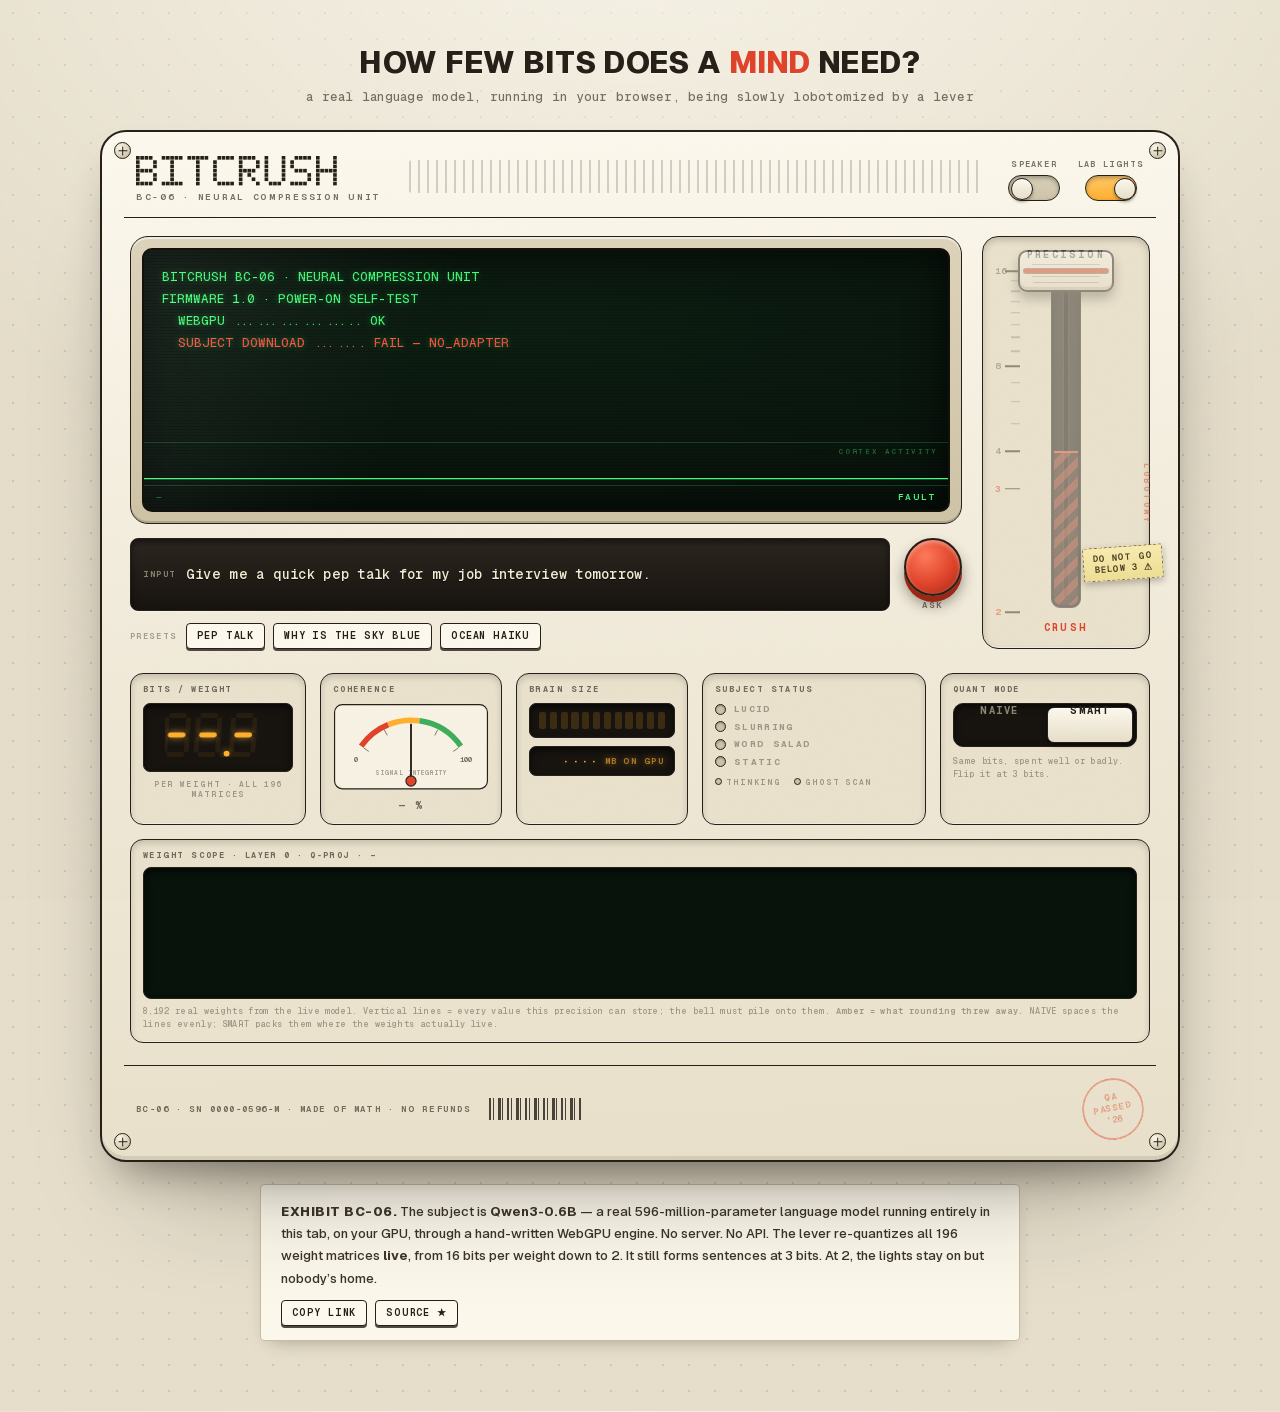
==== index.html @ a977fda4 "BITCRUSH BC-06 — a real LLM in your browser, lobotomized by a lever A 596M-parameter language model " ====
<!doctype html>
<html lang="en">
<head>
<meta charset="utf-8" />
<meta name="viewport" content="width=device-width, initial-scale=1, viewport-fit=cover" />
<title>BITCRUSH BC-06 — lobotomize a live AI with a lever</title>
<meta name="description" content="A real 596-million-parameter language model running entirely in your browser on WebGPU. Slam the lever from 16 bits down to 2 and watch it lose its mind — live, on your words." />
<meta property="og:title" content="BITCRUSH BC-06 — how few bits does a mind need?" />
<meta property="og:description" content="A real LLM runs in your browser. A lever strips bits off every weight, live. It still talks at 3 bits. At 2, it speaks in tongues." />
<meta property="og:type" content="website" />
<meta name="theme-color" content="#e6decb" />
<link rel="icon" href="data:image/svg+xml,%3Csvg xmlns='http://www.w3.org/2000/svg' viewBox='0 0 7 9'%3E%3Crect width='7' height='9' fill='%23f5efe0'/%3E%3Cg fill='%23262019'%3E%3Crect x='1' y='1' width='4' height='1'/%3E%3Crect x='1' y='2' width='1' height='1'/%3E%3Crect x='5' y='2' width='1' height='1'/%3E%3Crect x='1' y='3' width='1' height='1'/%3E%3Crect x='5' y='3' width='1' height='1'/%3E%3Crect x='1' y='4' width='4' height='1'/%3E%3Crect x='1' y='5' width='1' height='1'/%3E%3Crect x='5' y='5' width='1' height='1'/%3E%3Crect x='1' y='6' width='1' height='1'/%3E%3Crect x='5' y='6' width='1' height='1'/%3E%3Crect x='1' y='7' width='3' height='1'/%3E%3C/g%3E%3Crect x='4' y='7' width='1' height='1' fill='%23e0442a'/%3E%3C/svg%3E" />
<link rel="stylesheet" href="./machine.css?v=2" />
</head>
<body>
<a class="skip" href="#lever">skip to the lever</a>

<header class="site-top">
  <h1>HOW FEW BITS DOES A <span class="redword">MIND</span> NEED?</h1>
  <p class="sub">a real language model, running in your browser, being slowly lobotomized by a lever</p>
</header>

<main class="bench">
  <!-- ═══ THE MACHINE ═══ -->
  <section class="device" id="device" aria-label="BITCRUSH BC-06 neural compression unit">
    <button class="screw s-tl" tabindex="-1" aria-hidden="true"></button>
    <button class="screw s-tr" tabindex="-1" aria-hidden="true"></button>
    <button class="screw s-bl" tabindex="-1" aria-hidden="true"></button>
    <button class="screw s-br" tabindex="-1" aria-hidden="true"></button>

    <div class="plate-top">
      <div class="brand">
        <div id="pixelmark" aria-label="BITCRUSH"></div>
        <div class="brand-sub">BC-06 · NEURAL COMPRESSION UNIT</div>
      </div>
      <div class="vents" aria-hidden="true"></div>
      <div class="top-switches">
        <div class="switch-unit">
          <span>SPEAKER</span>
          <button class="rocker" id="swSound" aria-pressed="false" aria-label="Speaker on/off"></button>
        </div>
        <div class="switch-unit">
          <span>LAB LIGHTS</span>
          <button class="rocker" id="swLights" aria-pressed="true" aria-label="Lab lights on/off"></button>
        </div>
      </div>
    </div>

    <div class="mainrow">
      <div class="left">
        <div class="crt-bezel">
          <div class="crt" id="crt">
            <div class="crt-inner" id="crtInner">
              <div class="bootlog" id="bootlog"></div>
              <div class="chat" id="chat" hidden>
                <div class="q" id="qEcho"></div>
                <div class="ans" id="ans"><span id="outStream"></span><span class="cur" id="cursor" hidden></span></div>
                <div class="ghostline" id="ghostLine"></div>
              </div>
            </div>
            <div class="ekg-wrap"><canvas id="ekg"></canvas></div>
            <div class="statusline"><span id="stTok">—</span><span class="st-state" id="stState">BOOTING</span></div>
          </div>
        </div>

        <div class="askrow">
          <div class="tape-input">
            <span class="tp-label">INPUT</span>
            <input id="prompt" maxlength="160" spellcheck="false" autocomplete="off"
                   value="Give me a quick pep talk for my job interview tomorrow."
                   placeholder="ASK THE SUBJECT ANYTHING" aria-label="Ask the subject anything" />
          </div>
          <div class="arcade-unit">
            <button class="arcade" id="askBtn" aria-label="Ask"></button>
            <span>ASK</span>
          </div>
        </div>

        <div class="presets">
          <span class="presets-lab">PRESETS</span>
          <button class="chip" data-q="Give me a quick pep talk for my job interview tomorrow.">PEP TALK</button>
          <button class="chip" data-q="Why is the sky blue?">WHY IS THE SKY BLUE</button>
          <button class="chip" data-q="Write a haiku about the ocean.">OCEAN HAIKU</button>
        </div>
      </div>

      <div class="lever-unit">
        <span class="lu-lab">PRECISION</span>
        <div class="lever" id="lever" role="slider" tabindex="0"
             aria-label="Precision lever — bits per weight" aria-valuemin="2" aria-valuemax="16" aria-valuenow="16" aria-valuetext="16 bits per weight">
          <div class="scale" id="leverScale" aria-hidden="true"></div>
          <div class="slot"><div class="redzone"></div></div>
          <span class="rz-lab" aria-hidden="true">LOBOTOMY</span>
          <div class="cap" id="cap"></div>
        </div>
        <span class="lu-lab crush">CRUSH</span>
        <button class="tape" id="tape">DO NOT GO<br/>BELOW 3 ⚠</button>
      </div>
    </div>

    <div class="deck">
      <div class="module m-bits">
        <label>BITS / WEIGHT</label>
        <div class="lcd"><div id="seg"></div></div>
        <div class="sub-lab">PER WEIGHT · ALL 196 MATRICES</div>
      </div>

      <div class="module m-vu">
        <label>COHERENCE</label>
        <svg class="vusvg" viewBox="0 0 200 112" aria-hidden="true">
          <rect class="vu-face" x="2" y="2" width="196" height="108" rx="10"></rect>
          <path class="vu-arc red"   d="M36.1 55.3 A78 78 0 0 1 70.8 27.7"></path>
          <path class="vu-arc amb"   d="M70.8 27.7 A78 78 0 0 1 110.9 22.8"></path>
          <path class="vu-arc green" d="M110.9 22.8 A78 78 0 0 1 163.9 55.3"></path>
          <line class="vu-tick" x1="45.9" y1="62.1" x2="39.4" y2="57.6"></line>
          <line class="vu-tick" x1="69.5" y1="41.5" x2="65.8" y2="34.4"></line>
          <line class="vu-tick" x1="100" y1="34" x2="100" y2="26"></line>
          <line class="vu-tick" x1="130.5" y1="41.5" x2="134.2" y2="34.4"></line>
          <line class="vu-tick" x1="154.1" y1="62.1" x2="160.6" y2="57.6"></line>
          <text class="vu-num" x="30" y="76" text-anchor="middle">0</text>
          <text class="vu-num" x="170" y="76" text-anchor="middle">100</text>
          <text class="vu-title" x="100" y="92" text-anchor="middle">SIGNAL INTEGRITY</text>
          <g id="needle" style="transform-origin: 100px 100px;">
            <line x1="100" y1="100" x2="100" y2="27"></line>
            <circle class="counter" cx="100" cy="100" r="6.5"></circle>
          </g>
        </svg>
        <div class="vu-readout"><span id="cohNum">—</span> %</div>
      </div>

      <div class="module m-size">
        <label>BRAIN SIZE</label>
        <div class="ledbar" id="ledbar" aria-hidden="true"></div>
        <div class="lcd small"><span id="mbNum">····</span><small>MB ON GPU</small></div>
      </div>

      <div class="module m-status">
        <label>SUBJECT STATUS</label>
        <ul class="leds" id="statusLeds">
          <li data-s="lucid" style="--led:#45d465"><i></i>LUCID</li>
          <li data-s="slurring" style="--led:#ffb02e"><i></i>SLURRING</li>
          <li data-s="salad" style="--led:#ff7a2e"><i></i>WORD SALAD</li>
          <li data-s="static" style="--led:#ff4030"><i></i>STATIC</li>
        </ul>
        <div class="minileds">
          <span id="ledThink"><i></i>THINKING</span>
          <span id="ledGhost"><i></i>GHOST SCAN</span>
        </div>
      </div>

      <div class="module m-mode">
        <label>QUANT MODE</label>
        <button class="bigswitch" id="modeSwitch" data-mode="smart" aria-label="Quantization mode: smart" aria-pressed="true">
          <span class="s-naive">NAIVE</span><span class="s-smart">SMART</span>
          <div class="paddle" aria-hidden="true"></div>
        </button>
        <div class="micro">Same bits, spent well or badly. Flip it at 3 bits.</div>
      </div>

      <div class="module m-scope">
        <label>WEIGHT SCOPE · LAYER 0 · Q-PROJ · <span id="scopeInfo">—</span></label>
        <canvas id="scope"></canvas>
        <div class="micro" id="scopeMicro">8,192 real weights from the live model. Vertical lines = every value this precision can store; the bell must pile onto them. <b>Amber = what rounding threw away.</b> NAIVE spaces the lines evenly; SMART packs them where the weights actually live.</div>
      </div>
    </div>

    <div class="plate-bot">
      <span class="serial">BC-06 · SN 0000-0596-M · MADE OF MATH · NO REFUNDS</span>
      <div class="barcode" aria-hidden="true"></div>
      <span class="plate-spacer"></span>
      <button class="stamp" id="stamp" tabindex="-1">QA<br/>PASSED<br/>’26</button>
    </div>
  </section>

  <!-- museum placard -->
  <aside class="placard">
    <p><strong>EXHIBIT BC-06.</strong> The subject is <em>Qwen3-0.6B</em> — a real 596-million-parameter language model running entirely in this tab, on your GPU, through a hand-written WebGPU engine. No server. No API. The lever re-quantizes all 196 weight matrices <em>live</em>, from 16 bits per weight down to 2. It still forms sentences at 3 bits. At 2, the lights stay on but nobody’s home.</p>
    <div class="pl-actions">
      <button class="chip" id="copyLink">COPY LINK</button>
      <a class="chip" href="https://github.com/blazingphoenix7/bitcrush" id="srcLink" target="_blank" rel="noreferrer">SOURCE ★</a>
      <span class="pl-perf" id="perfNote"></span>
    </div>
  </aside>
</main>

<div class="sr-live" aria-live="polite" id="srLive"></div>
<noscript><p style="text-align:center;font-family:monospace">BC-06 requires JavaScript (and WebGPU).</p></noscript>
<script type="module" src="./machine.mjs?v=8"></script>
</body>
</html>
---- machine.css ----
/* ═══════════════════════════════════════════════════════════════════════════
   BITCRUSH BC-06 — the page is a machine.
   Warm bench, cream instrument, silkscreen ink, phosphor CRT, amber LEDs.
   Nothing in the background moves. Everything on the device begs to be touched.
   ═══════════════════════════════════════════════════════════════════════════ */

@font-face { font-family: "Geist"; src: url("./fonts/Geist-Variable.woff2") format("woff2"); font-weight: 100 900; font-display: swap; }
@font-face { font-family: "Geist Mono"; src: url("./fonts/GeistMono-Variable.woff2") format("woff2"); font-weight: 100 900; font-display: swap; }

:root {
  /* bench + body */
  --desk: #e6decb;
  --desk-dot: rgba(41, 35, 25, .13);
  --paper-ink: #262019;

  /* the instrument */
  --shell: #f5efe0;         /* cream plastic */
  --shell-hi: #fdf9ee;
  --shell-lo: #e7dfc9;
  --recess: #eae2cd;        /* milled control wells */
  --ink: #262019;           /* silkscreen */
  --ink-soft: rgba(38, 32, 25, .62);
  --ink-faint: rgba(38, 32, 25, .38);

  /* lights + signals */
  --red: #e0442a;           /* cherry — danger, stamps, arcade button */
  --red-deep: #9c2716;
  --amber: #ffb02e;         /* LED / LCD */
  --amber-dim: rgba(255, 176, 46, .16);
  --phos: #45ff78;          /* CRT phosphor */
  --phos-dim: #1d5c33;
  --screen: #08130c;        /* CRT glass */
  --lcd-bg: #171410;

  --line: 1.5px solid var(--ink);
  --mono: "Geist Mono", ui-monospace, "Cascadia Mono", Consolas, monospace;
  --sans: "Geist", system-ui, -apple-system, sans-serif;

  --grain: url("data:image/svg+xml,%3Csvg xmlns='http://www.w3.org/2000/svg' width='240' height='240'%3E%3Cfilter id='n'%3E%3CfeTurbulence type='fractalNoise' baseFrequency='0.8' numOctaves='2' stitchTiles='stitch'/%3E%3C/filter%3E%3Crect width='100%25' height='100%25' filter='url(%23n)'/%3E%3C/svg%3E");
}

* { box-sizing: border-box; margin: 0; padding: 0; }
html { -webkit-text-size-adjust: 100%; }

body {
  min-height: 100vh;
  background:
    radial-gradient(ellipse 120% 80% at 50% -10%, rgba(255, 253, 244, .75), transparent 60%),
    radial-gradient(var(--desk-dot) 1px, transparent 1.4px),
    var(--desk);
  background-size: auto, 26px 26px, auto;
  color: var(--paper-ink);
  font-family: var(--sans);
  -webkit-font-smoothing: antialiased;
  overflow-x: hidden;
  transition: background-color .5s ease;
}
body::after { /* static paper grain — never animates */
  content: ""; position: fixed; inset: 0; z-index: 60; pointer-events: none;
  background-image: var(--grain); background-size: 240px;
  opacity: .045; mix-blend-mode: multiply;
}

/* lab lights off — the desk goes dark, the machine keeps its own light */
body.dark {
  --desk: #171310;
  --desk-dot: rgba(255, 244, 214, .07);
  --paper-ink: #d8d0bc;
  background:
    radial-gradient(ellipse 90% 60% at 50% 8%, rgba(69, 255, 120, .05), transparent 60%),
    radial-gradient(var(--desk-dot) 1px, transparent 1.4px),
    var(--desk);
  background-size: auto, 26px 26px, auto;
}
body.dark::after { mix-blend-mode: screen; opacity: .05; }
body.dark .device { box-shadow: 0 34px 60px -22px rgba(0, 0, 0, .85), 0 90px 140px -60px rgba(0, 0, 0, .7), inset 0 2px 0 var(--shell-hi); }
body.dark .crt { box-shadow: inset 0 0 42px rgba(0, 0, 0, .75), 0 0 54px rgba(69, 255, 120, .16); }
body.dark .placard { background: #211c15; border-color: #453b2c; color: #cfc6b0; box-shadow: 0 10px 24px -14px rgba(0,0,0,.9); }
body.dark .placard strong, body.dark .placard em { color: #ede4cd; }

.sr-live { position: absolute; width: 1px; height: 1px; overflow: hidden; clip-path: inset(50%); }
.skip { position: absolute; left: -9999px; top: 8px; z-index: 99; background: var(--ink); color: var(--shell); font: 700 12px var(--mono); padding: 8px 12px; border-radius: 6px; }
.skip:focus { left: 8px; }

::selection { background: var(--red); color: #fff; }

/* ── headline: a stenciled line on the wall, not a marketing hero ─────────── */
.site-top { text-align: center; padding: clamp(26px, 5vh, 52px) 16px 6px; }
.site-top h1 {
  font: 800 clamp(19px, 3.1vw, 31px)/1.15 var(--sans);
  letter-spacing: .01em; text-transform: uppercase;
  text-shadow: 0 1px 0 rgba(255, 255, 255, .5);
}
body.dark .site-top h1 { text-shadow: none; }
.site-top h1 .redword { color: var(--red); }
.site-top .sub {
  margin-top: 7px; font: 500 12.5px/1.5 var(--mono);
  color: var(--ink-soft); letter-spacing: .02em;
}
body.dark .site-top .sub { color: rgba(216, 208, 188, .72); }

/* ── bench layout ─────────────────────────────────────────────────────────── */
.bench { display: flex; flex-direction: column; align-items: center; gap: 22px; padding: 18px 14px 70px; }

/* ═══ THE DEVICE ═══════════════════════════════════════════════════════════ */
.device {
  position: relative;
  width: min(1080px, 100%);
  background: linear-gradient(178deg, var(--shell-hi) 0%, var(--shell) 34%, var(--shell-lo) 100%);
  border: 2px solid var(--ink);
  border-radius: 26px;
  padding: 20px 22px 18px;
  box-shadow:
    inset 0 2px 0 var(--shell-hi),
    inset 0 -4px 0 rgba(38, 32, 25, .10),
    0 26px 44px -20px rgba(38, 32, 25, .5),
    0 70px 110px -60px rgba(38, 32, 25, .38);
  transition: box-shadow .5s ease;
}
.device.rattle { animation: rattle .5s linear 1; }
@keyframes rattle {
  0%, 100% { transform: translate(0, 0); }
  12% { transform: translate(-3px, 1px) rotate(-.24deg); } 25% { transform: translate(3px, -1px) rotate(.2deg); }
  37% { transform: translate(-3px, -1px); } 50% { transform: translate(3px, 1px) rotate(-.2deg); }
  62% { transform: translate(-2px, 1px); } 75% { transform: translate(2px, -1px); } 87% { transform: translate(-1px, 0); }
}

/* corner screws (click to spin — they do nothing, gloriously) */
.screw {
  position: absolute; width: 17px; height: 17px; border-radius: 50%;
  background: radial-gradient(circle at 34% 30%, #fbf6e8, #d8cfb6 62%, #b7ac8e);
  border: 1.5px solid var(--ink);
  cursor: pointer; padding: 0; transition: transform .45s cubic-bezier(.2, 1.4, .4, 1);
  z-index: 4;
}
.screw::before, .screw::after {
  content: ""; position: absolute; left: 50%; top: 50%; background: var(--ink); border-radius: 1px;
}
.screw::before { width: 9px; height: 1.6px; transform: translate(-50%, -50%); }
.screw::after { width: 1.6px; height: 9px; transform: translate(-50%, -50%); }
.s-tl { top: 10px; left: 12px; } .s-tr { top: 10px; right: 12px; }
.s-bl { bottom: 10px; left: 12px; } .s-br { bottom: 10px; right: 12px; }

/* ── top plate: brand + vents + switches ─────────────────────────────────── */
.plate-top {
  display: flex; align-items: center; gap: 20px;
  padding: 4px 12px 14px; border-bottom: var(--line);
}
.brand { display: flex; flex-direction: column; gap: 5px; min-width: 0; }
.pixelmark-svg { height: 30px; width: auto; display: block; }
.pxl { fill: var(--ink); }
.pxl.dead { fill: transparent; }
.pxl.hot { fill: var(--red); }
.brand-sub { font: 700 9.5px var(--mono); letter-spacing: .18em; color: var(--ink-soft); white-space: nowrap; }

.vents { flex: 1; align-self: stretch; margin: 4px 8px 10px; min-width: 40px;
  background: repeating-linear-gradient(90deg, var(--ink-faint) 0 2px, transparent 2px 9px);
  border-radius: 3px; opacity: .5;
}

.top-switches { display: flex; gap: 18px; align-items: center; }
.switch-unit { display: flex; flex-direction: column; align-items: center; gap: 5px; }
.switch-unit > span { font: 700 8.5px var(--mono); letter-spacing: .14em; color: var(--ink-soft); }

/* rocker toggle */
.rocker {
  width: 52px; height: 26px; border-radius: 14px; border: var(--line);
  background: linear-gradient(180deg, #d9d0b8, #cfc5a9);
  box-shadow: inset 0 2px 4px rgba(38, 32, 25, .35);
  position: relative; cursor: pointer; padding: 0;
  transition: background .15s ease;
}
.rocker::after {
  content: ""; position: absolute; top: 2px; left: 2px; width: 20px; height: 20px; border-radius: 50%;
  background: linear-gradient(180deg, var(--shell-hi), var(--shell-lo));
  border: 1.5px solid var(--ink);
  box-shadow: 0 2px 3px rgba(38, 32, 25, .4), inset 0 1px 0 #fff;
  transition: left .13s cubic-bezier(.3, 1.4, .5, 1);
}
.rocker[aria-pressed="true"] { background: linear-gradient(180deg, #ffca6a, var(--amber)); }
.rocker[aria-pressed="true"]::after { left: 28px; }
.rocker:active::after { transform: scale(.92); }

/* ── main row: CRT + lever ────────────────────────────────────────────────── */
.mainrow { display: grid; grid-template-columns: 1fr 168px; gap: 20px; padding: 18px 6px 6px; align-items: stretch; }

/* CRT bezel + glass */
.crt-bezel {
  background: linear-gradient(180deg, #ded4bc, #cfc4a6);
  border: var(--line); border-radius: 18px; padding: 11px;
  box-shadow: inset 0 2px 0 rgba(255, 255, 255, .55), inset 0 -2px 0 rgba(38, 32, 25, .18);
}
.crt {
  position: relative; border-radius: 10px; border: 2px solid #14100a;
  background: radial-gradient(ellipse 110% 90% at 50% 30%, #0d1e12, var(--screen) 78%);
  min-height: 264px;
  box-shadow: inset 0 0 38px rgba(0, 0, 0, .7);
  overflow: hidden;
  display: flex; flex-direction: column;
  transition: box-shadow .5s ease;
}
.crt::before { /* glass glare — static */
  content: ""; position: absolute; inset: 0; z-index: 3; pointer-events: none;
  background: linear-gradient(112deg, rgba(255, 255, 255, .075) 0%, rgba(255, 255, 255, .02) 24%, transparent 36%);
}
.crt::after { /* scanlines — static */
  content: ""; position: absolute; inset: 0; z-index: 3; pointer-events: none;
  background: repeating-linear-gradient(0deg, transparent 0 2px, rgba(0, 0, 0, .16) 2px 3px);
}
.crt.flicker .crt-inner { animation: flick .14s steps(2) infinite; }
@keyframes flick { 50% { opacity: .93; } }
.crt.tear .crt-inner { animation: tear .5s steps(6) 1; }
@keyframes tear {
  0% { clip-path: inset(0); transform: translateX(0); }
  18% { clip-path: inset(12% 0 64% 0); transform: translateX(-7px); }
  36% { clip-path: inset(58% 0 8% 0); transform: translateX(9px); }
  54% { clip-path: inset(30% 0 42% 0); transform: translateX(-5px); }
  72% { clip-path: inset(0 0 78% 0); transform: translateX(4px); }
  100% { clip-path: inset(0); transform: translateX(0); }
}

.crt-inner {
  position: relative; z-index: 1; flex: 1;
  padding: 16px 18px 8px;
  font: 500 14.5px/1.65 var(--mono);
  color: var(--phos);
  text-shadow: 0 0 7px rgba(69, 255, 120, .38);
  overflow-y: auto; max-height: 320px;
  scrollbar-width: thin; scrollbar-color: var(--phos-dim) transparent;
}
.bootlog { white-space: pre-wrap; word-break: break-word; font-size: 12.5px; line-height: 1.75; }
.bootlog .ok { color: var(--phos); } .bootlog .fail { color: #ff5340; }
.chat .q { color: var(--phos-dim); text-shadow: none; font-size: 12.5px; margin-bottom: 8px; }
.chat .ans { white-space: pre-wrap; word-break: break-word; }
.chat .tok { transition: color .25s ease; }

.cur { display: inline-block; width: .55ch; height: 1.02em; margin-left: 2px;
  background: var(--phos); vertical-align: text-bottom; transform: translateY(2px);
  animation: blink 1s steps(2) infinite; box-shadow: 0 0 8px rgba(69,255,120,.6); }
.cur[hidden] { display: none; }
@keyframes blink { 50% { opacity: 0; } }

/* ghost divergences — fp16's word haunts the crushed one */
.tok.div { border-bottom: 1px dashed var(--amber); cursor: help; position: relative; }
.tok.div:hover::after, .tok.div:focus::after {
  content: "16-BIT MEANT: " attr(data-meant);
  position: absolute; left: 0; bottom: calc(100% + 7px); z-index: 6;
  background: #0d1a10; border: 1px solid var(--phos); color: #b7ffcb;
  font: 700 9.5px var(--mono); letter-spacing: .06em; white-space: nowrap;
  padding: 4px 8px; border-radius: 3px;
  box-shadow: 0 0 14px rgba(69, 255, 120, .3);
}
.ghostline { margin-top: 10px; font-size: 10.5px; letter-spacing: .05em; color: var(--phos-dim); text-shadow: none; }
.ghostline b { color: var(--amber); font-weight: 700; }

.ekg-wrap { position: relative; z-index: 1; border-top: 1px solid rgba(69, 255, 120, .18); }
#ekg { display: block; width: 100%; height: 42px; }

.statusline {
  position: relative; z-index: 1;
  display: flex; justify-content: space-between; gap: 10px;
  padding: 5px 12px 7px; border-top: 1px solid rgba(69, 255, 120, .18);
  font: 700 9.5px var(--mono); letter-spacing: .12em; color: var(--phos-dim);
}
.statusline .st-state { color: var(--phos); }

/* ── ask row: label-tape input + arcade button ────────────────────────────── */
.askrow { display: flex; gap: 14px; margin-top: 14px; align-items: stretch; }
.tape-input {
  flex: 1; display: flex; align-items: center;
  background: linear-gradient(180deg, #2c2620, #17130e);
  border: var(--line); border-radius: 8px; padding: 0 4px 0 12px;
  box-shadow: inset 0 3px 6px rgba(0, 0, 0, .5), 0 1px 0 rgba(255, 255, 255, .4);
}
.tape-input .tp-label { font: 700 8.5px var(--mono); color: #8d8471; letter-spacing: .14em; margin-right: 10px; user-select: none; }
.tape-input input {
  flex: 1; background: none; border: 0; outline: 0;
  font: 600 13.5px var(--mono); letter-spacing: .02em;
  color: #f2ead2; text-shadow: 0 1px 0 rgba(0, 0, 0, .8);
  padding: 12px 8px 12px 0; min-width: 0;
}
.tape-input input::placeholder { color: #6b634f; }

.arcade-unit { display: flex; flex-direction: column; align-items: center; gap: 4px; }
.arcade {
  width: 58px; height: 58px; border-radius: 50%; border: 2px solid var(--ink); cursor: pointer;
  background: radial-gradient(circle at 36% 30%, #ff7a5a, var(--red) 55%, var(--red-deep));
  box-shadow: 0 6px 0 var(--red-deep), 0 9px 14px rgba(38, 32, 25, .45), inset 0 2px 4px rgba(255, 255, 255, .45);
  transition: transform .06s ease, box-shadow .06s ease;
}
.arcade:active, .arcade.pressed {
  transform: translateY(5px);
  box-shadow: 0 1px 0 var(--red-deep), 0 3px 6px rgba(38, 32, 25, .4), inset 0 2px 4px rgba(255, 255, 255, .35);
}
.arcade-unit > span { font: 700 9px var(--mono); letter-spacing: .18em; color: var(--ink-soft); }

.presets { display: flex; align-items: center; gap: 8px; margin-top: 12px; flex-wrap: wrap; }
.presets-lab { font: 700 8.5px var(--mono); letter-spacing: .16em; color: var(--ink-faint); }
.chip {
  font: 700 10px var(--mono); letter-spacing: .08em; color: var(--ink);
  background: var(--shell-hi); border: var(--line); border-radius: 4px;
  padding: 6px 10px; cursor: pointer;
  box-shadow: 0 2px 0 rgba(38, 32, 25, .8);
  transition: transform .06s ease, box-shadow .06s ease, background .12s ease, color .12s ease;
  text-decoration: none; display: inline-block;
}
.chip:hover { background: var(--ink); color: var(--shell-hi); }
.chip:active { transform: translateY(2px); box-shadow: 0 0 0 rgba(38, 32, 25, .8); }

/* ── THE LEVER ────────────────────────────────────────────────────────────── */
.lever-unit {
  position: relative; display: flex; flex-direction: column; align-items: center;
  background: var(--recess); border: var(--line); border-radius: 16px;
  padding: 12px 10px 14px;
  box-shadow: inset 0 3px 7px rgba(38, 32, 25, .22), inset 0 -1px 0 rgba(255, 255, 255, .6);
}
.lu-lab { font: 800 10px var(--mono); letter-spacing: .22em; color: var(--ink-soft); }
.lu-lab.crush { color: var(--red); }

.lever { position: relative; flex: 1; width: 100%; min-height: 300px; margin: 10px 0; cursor: grab; touch-action: none; outline-offset: 4px; }
.lever.grabbing { cursor: grabbing; }
.lever.locked { opacity: .45; pointer-events: none; }

.lever .scale { position: absolute; inset: 0 auto 0 6px; width: 30px; }
.lever .tick { position: absolute; top: var(--p); left: 12px; width: 9px; height: 1.5px; background: var(--ink-faint); transform: translateY(-50%); }
.lever .tick.major { left: 6px; width: 15px; background: var(--ink); }
.lever .tick-num {
  position: absolute; top: var(--p); left: -4px; transform: translateY(-50%);
  font: 700 9.5px var(--mono); color: var(--ink-soft);
}
.lever .tick-num.hot { color: var(--red); font-weight: 800; }

.lever .slot {
  position: absolute; top: 4px; bottom: 4px; left: 50%; width: 30px; transform: translateX(-50%);
  background: linear-gradient(180deg, #221d15, #171310);
  border: var(--line); border-radius: 9px;
  box-shadow: inset 0 4px 9px rgba(0, 0, 0, .7);
}
.lever .slot::before { /* center rail */
  content: ""; position: absolute; left: 50%; top: 8px; bottom: 8px; width: 4px; transform: translateX(-50%);
  background: #060504; border-radius: 3px; box-shadow: 0 0 0 1px rgba(255,255,255,.05);
}
.lever .redzone {
  position: absolute; left: 2px; right: 2px; top: var(--rz); bottom: 2px;
  border-radius: 0 0 7px 7px;
  background: repeating-linear-gradient(-45deg, rgba(224, 68, 42, .5) 0 7px, rgba(224, 68, 42, .12) 7px 14px);
  border-top: 2px solid var(--red);
}
.lever .rz-lab {
  position: absolute; right: -13px; top: calc(var(--rz) + 12px);
  writing-mode: vertical-rl; font: 800 8.5px var(--mono); letter-spacing: .3em;
  color: var(--red);
}

.lever .cap {
  position: absolute; top: var(--p); left: 50%; transform: translate(-50%, -50%);
  width: 96px; height: 42px; z-index: 2;
  background: linear-gradient(180deg, var(--shell-hi) 0%, var(--shell) 45%, var(--shell-lo) 100%);
  border: 2px solid var(--ink); border-radius: 9px;
  box-shadow: 0 7px 12px rgba(38, 32, 25, .5), inset 0 2px 0 #fff, inset 0 -3px 0 rgba(38, 32, 25, .16);
  transition: width .1s ease, height .1s ease;
}
.lever .cap::before { /* grip ridges */
  content: ""; position: absolute; inset: 7px 12px;
  background: repeating-linear-gradient(0deg, rgba(38, 32, 25, .28) 0 1.5px, transparent 1.5px 6px);
  border-radius: 3px;
}
.lever .cap::after { /* index stripe */
  content: ""; position: absolute; left: 4px; right: 4px; top: 50%; height: 4px; transform: translateY(-50%);
  background: var(--red); border-radius: 2px; box-shadow: 0 0 0 1px rgba(38, 32, 25, .55);
}
.lever.grabbing .cap { width: 100px; height: 46px; }

/* the dare */
.tape {
  position: absolute; right: -14px; bottom: 68px; z-index: 3;
  transform: rotate(-4deg);
  background: linear-gradient(180deg, #f8ecb1, #efdf95);
  border: 1.5px dashed rgba(38, 32, 25, .55); border-radius: 2px;
  font: 700 9px var(--mono); letter-spacing: .1em; color: #4a3d1f;
  padding: 5px 9px; cursor: pointer;
  box-shadow: 0 3px 7px rgba(38, 32, 25, .3);
  transition: transform .15s ease;
}
.tape:hover { transform: rotate(-1deg) scale(1.05); }

/* ── control deck ─────────────────────────────────────────────────────────── */
.deck {
  display: grid; grid-template-columns: 176px 182px 172px 1fr 210px; gap: 14px;
  padding: 18px 6px 8px; align-items: stretch;
}
.m-scope { grid-column: 1 / -1; }                 /* the scope is a full-width bench strip */
.module {
  background: var(--recess); border: var(--line); border-radius: 13px;
  padding: 10px 12px 12px;
  box-shadow: inset 0 3px 6px rgba(38, 32, 25, .18), inset 0 -1px 0 rgba(255, 255, 255, .55);
  display: flex; flex-direction: column; gap: 8px; min-width: 0;
}
.module > label { font: 800 8.5px var(--mono); letter-spacing: .17em; color: var(--ink-soft); white-space: nowrap; overflow: hidden; text-overflow: ellipsis; }

.lcd {
  background: var(--lcd-bg); border: var(--line); border-radius: 7px;
  box-shadow: inset 0 3px 7px rgba(0, 0, 0, .65);
  padding: 9px 10px; display: flex; align-items: center; justify-content: center;
}
.seg7 { height: 44px; width: auto; color: var(--amber); }
.seg { fill: currentColor; opacity: .07; }
.seg.on { opacity: 1; filter: drop-shadow(0 0 4px rgba(255, 176, 46, .75)); }
.lcd.small { padding: 6px 10px; font: 700 13px var(--mono); color: var(--amber); letter-spacing: .1em; text-shadow: 0 0 6px rgba(255, 176, 46, .5); justify-content: flex-end; }
.lcd.small small { font-size: 9px; color: rgba(255, 176, 46, .6); margin-left: 5px; letter-spacing: .14em; }
.m-bits .sub-lab { font: 700 8px var(--mono); letter-spacing: .14em; color: var(--ink-faint); text-align: center; }

/* VU */
.vusvg { width: 100%; height: auto; display: block; }
.vu-face { fill: #f8f3e4; stroke: var(--ink); stroke-width: 1.5; }
.vu-arc { fill: none; stroke-width: 7; }
.vu-arc.green { stroke: #3fae5c; } .vu-arc.amb { stroke: var(--amber); } .vu-arc.red { stroke: var(--red); }
.vu-tick { stroke: var(--ink-soft); stroke-width: 1.2; }
.vu-num { font: 800 9px var(--mono); fill: var(--ink-soft); }
.vu-title { font: 800 8px var(--mono); letter-spacing: .18em; fill: var(--ink-faint); }
#needle { transition: transform .55s cubic-bezier(.25, 1.5, .4, 1); }
#needle line { stroke: var(--ink); stroke-width: 2.4; }
#needle .counter { fill: var(--red); stroke: var(--ink); stroke-width: 1.5; }
.vu-readout { font: 700 11px var(--mono); color: var(--ink-soft); text-align: center; letter-spacing: .1em; }

/* LED bargraph (brain size) */
.ledbar { display: flex; gap: 3.5px; background: var(--lcd-bg); border: var(--line); border-radius: 7px; padding: 8px 9px; box-shadow: inset 0 3px 7px rgba(0,0,0,.65); }
.ledbar i { flex: 1; height: 17px; border-radius: 2px; background: var(--amber-dim); }
.ledbar i.on { background: var(--amber); box-shadow: 0 0 7px rgba(255, 176, 46, .8); }
.ledbar i.on.top { background: #ff6a3d; box-shadow: 0 0 7px rgba(255, 106, 61, .8); }

/* status LEDs */
.leds { list-style: none; display: flex; flex-direction: column; gap: 5.5px; }
.leds li { display: flex; align-items: center; gap: 8px; font: 800 9.5px var(--mono); letter-spacing: .14em; color: var(--ink-faint); }
.leds li i { width: 11px; height: 11px; border-radius: 50%; border: 1.5px solid var(--ink); background: #cdc3a8; box-shadow: inset 0 1px 2px rgba(38,32,25,.4); }
.leds li.on { color: var(--ink); }
.leds li.on i { background: var(--led, var(--phos)); box-shadow: 0 0 9px var(--led, var(--phos)); }
.minileds { display: flex; gap: 13px; margin-top: 2px; font: 700 8px var(--mono); letter-spacing: .12em; color: var(--ink-faint); align-items: center; }
.minileds i { width: 7px; height: 7px; border-radius: 50%; border: 1px solid var(--ink); background: #cdc3a8; display: inline-block; margin-right: 4px; vertical-align: 0; }
.minileds .lit i { background: var(--amber); box-shadow: 0 0 6px var(--amber); }

/* mode switch */
.bigswitch {
  position: relative; height: 44px; border: var(--line); border-radius: 10px; cursor: pointer;
  background: var(--lcd-bg); box-shadow: inset 0 3px 7px rgba(0, 0, 0, .6);
  display: grid; grid-template-columns: 1fr 1fr; padding: 0;
}
.bigswitch span {
  z-index: 1; display: flex; align-items: center; justify-content: center;
  font: 800 10.5px var(--mono); letter-spacing: .12em; color: #8d8471;
  transition: color .15s ease;
}
.bigswitch .paddle {
  position: absolute; top: 3px; bottom: 3px; left: 3px; width: calc(50% - 5px); border-radius: 7px;
  background: linear-gradient(180deg, var(--shell-hi), var(--shell-lo));
  border: 1.5px solid var(--ink);
  box-shadow: 0 2px 4px rgba(0, 0, 0, .5), inset 0 1px 0 #fff;
  transition: left .15s cubic-bezier(.3, 1.3, .5, 1);
}
.bigswitch[data-mode="smart"] .paddle { left: calc(50% + 2px); }
.bigswitch[data-mode="naive"] .s-naive, .bigswitch[data-mode="smart"] .s-smart { color: var(--ink); }
.micro { font: 600 8.5px/1.5 var(--mono); letter-spacing: .04em; color: var(--ink-faint); }

/* scope */
.m-scope { gap: 6px; }
#scope { display: block; width: 100%; height: 132px; background: var(--screen); border: var(--line); border-radius: 8px; box-shadow: inset 0 3px 9px rgba(0, 0, 0, .7); }

/* EKG strip label */
.ekg-wrap::after {
  content: "CORTEX ACTIVITY"; position: absolute; right: 10px; top: 4px;
  font: 800 7.5px var(--mono); letter-spacing: .22em; color: rgba(69, 255, 120, .34);
  pointer-events: none;
}
.ekg-wrap { position: relative; }

/* ── bottom plate ─────────────────────────────────────────────────────────── */
.plate-bot {
  display: flex; align-items: center; gap: 18px;
  margin-top: 14px; padding: 12px 12px 2px; border-top: var(--line);
}
.serial { font: 700 9px var(--mono); letter-spacing: .16em; color: var(--ink-soft); }
.barcode {
  width: 92px; height: 22px; opacity: .82;
  background: repeating-linear-gradient(90deg,
    var(--ink) 0 2px, transparent 2px 4px, var(--ink) 4px 5px, transparent 5px 9px,
    var(--ink) 9px 12px, transparent 12px 13px, var(--ink) 13px 14px, transparent 14px 18px);
}
.plate-spacer { flex: 1; }
.stamp {
  transform: rotate(-11deg);
  border: 2.5px solid var(--red); color: var(--red); border-radius: 50%;
  width: 62px; height: 62px; display: grid; place-items: center;
  font: 800 9px/1.25 var(--mono); text-align: center; letter-spacing: .08em;
  opacity: .82; background: transparent; cursor: pointer; padding: 0;
  transition: transform .6s cubic-bezier(.2, 1.3, .4, 1);
  mask-image: var(--grain); mask-size: 130px; /* inky stamp texture */
}

/* ── placard ──────────────────────────────────────────────────────────────── */
.placard {
  width: min(760px, 100%);
  background: #fbf7ea; border: 1.5px solid #c9bd9f; border-radius: 4px;
  padding: 16px 20px 14px;
  box-shadow: 0 8px 18px -10px rgba(38, 32, 25, .4);
  font: 500 13px/1.7 var(--sans);
  color: #3c3427;
  transition: background .5s ease, color .5s ease;
}
.placard strong { font-weight: 800; letter-spacing: .04em; }
.placard em { font-style: normal; font-weight: 700; }
.placard .pl-actions { display: flex; gap: 8px; align-items: center; margin-top: 10px; flex-wrap: wrap; }
.placard .pl-perf { font: 600 10px var(--mono); color: var(--ink-faint); letter-spacing: .05em; margin-left: auto; }

/* ── focus / motion / responsive ──────────────────────────────────────────── */
:is(button, input, .lever, a):focus-visible { outline: 3px dashed var(--red); outline-offset: 3px; border-radius: 4px; }

@media (prefers-reduced-motion: reduce) {
  *, *::before, *::after { animation-duration: .001s !important; transition-duration: .001s !important; }
}

@media (max-width: 880px) {
  .mainrow { grid-template-columns: 1fr; }
  .device { padding: 14px 12px 12px; border-radius: 20px; }
  .plate-top { flex-wrap: wrap; gap: 12px; }
  .vents { display: none; }

  /* the lever lies down */
  .lever-unit { flex-direction: row; align-items: center; gap: 4px; padding: 10px 12px; }
  .lever { min-height: 84px; height: 84px; margin: 0 6px; }
  .lever .scale { inset: auto 0 4px 0; width: auto; height: 26px; }
  .lever .tick { top: auto; bottom: 10px; left: var(--p); width: 1.5px; height: 8px; transform: translateX(-50%); }
  .lever .tick.major { bottom: 6px; height: 13px; width: 2px; }
  .lever .tick-num { top: auto; bottom: -6px; left: var(--p); transform: translateX(-50%); }
  .lever .slot { top: 50%; bottom: auto; left: 4px; right: 4px; width: auto; height: 30px; transform: translateY(-78%); }
  .lever .slot::before { left: 8px; right: 8px; top: 50%; bottom: auto; width: auto; height: 4px; transform: translateY(-50%); }
  .lever .redzone { top: 2px; bottom: 2px; left: var(--rz); right: 2px; border-top: 0; border-left: 2px solid var(--red); border-radius: 0 7px 7px 0; }
  .lever .rz-lab { writing-mode: horizontal-tb; right: 2px; top: -12px; letter-spacing: .18em; }
  .lever .cap { top: 50%; left: var(--p); transform: translate(-50%, -78%); width: 46px; height: 62px; }
  .lever .cap::before { inset: 10px 8px; background: repeating-linear-gradient(90deg, rgba(38,32,25,.28) 0 1.5px, transparent 1.5px 6px); }
  .lever .cap::after { left: 50%; right: auto; top: 5px; bottom: 5px; width: 4px; height: auto; transform: translateX(-50%); }
  .tape { right: 8px; bottom: auto; top: -14px; }

  .deck { grid-template-columns: 1fr 1fr; }
  .m-scope { grid-column: 1 / -1; }
  .askrow { flex-direction: row; }
  .statusline { letter-spacing: .06em; }
}
@media (max-width: 480px) {
  .deck { grid-template-columns: 1fr; }
  .top-switches { gap: 10px; }
}
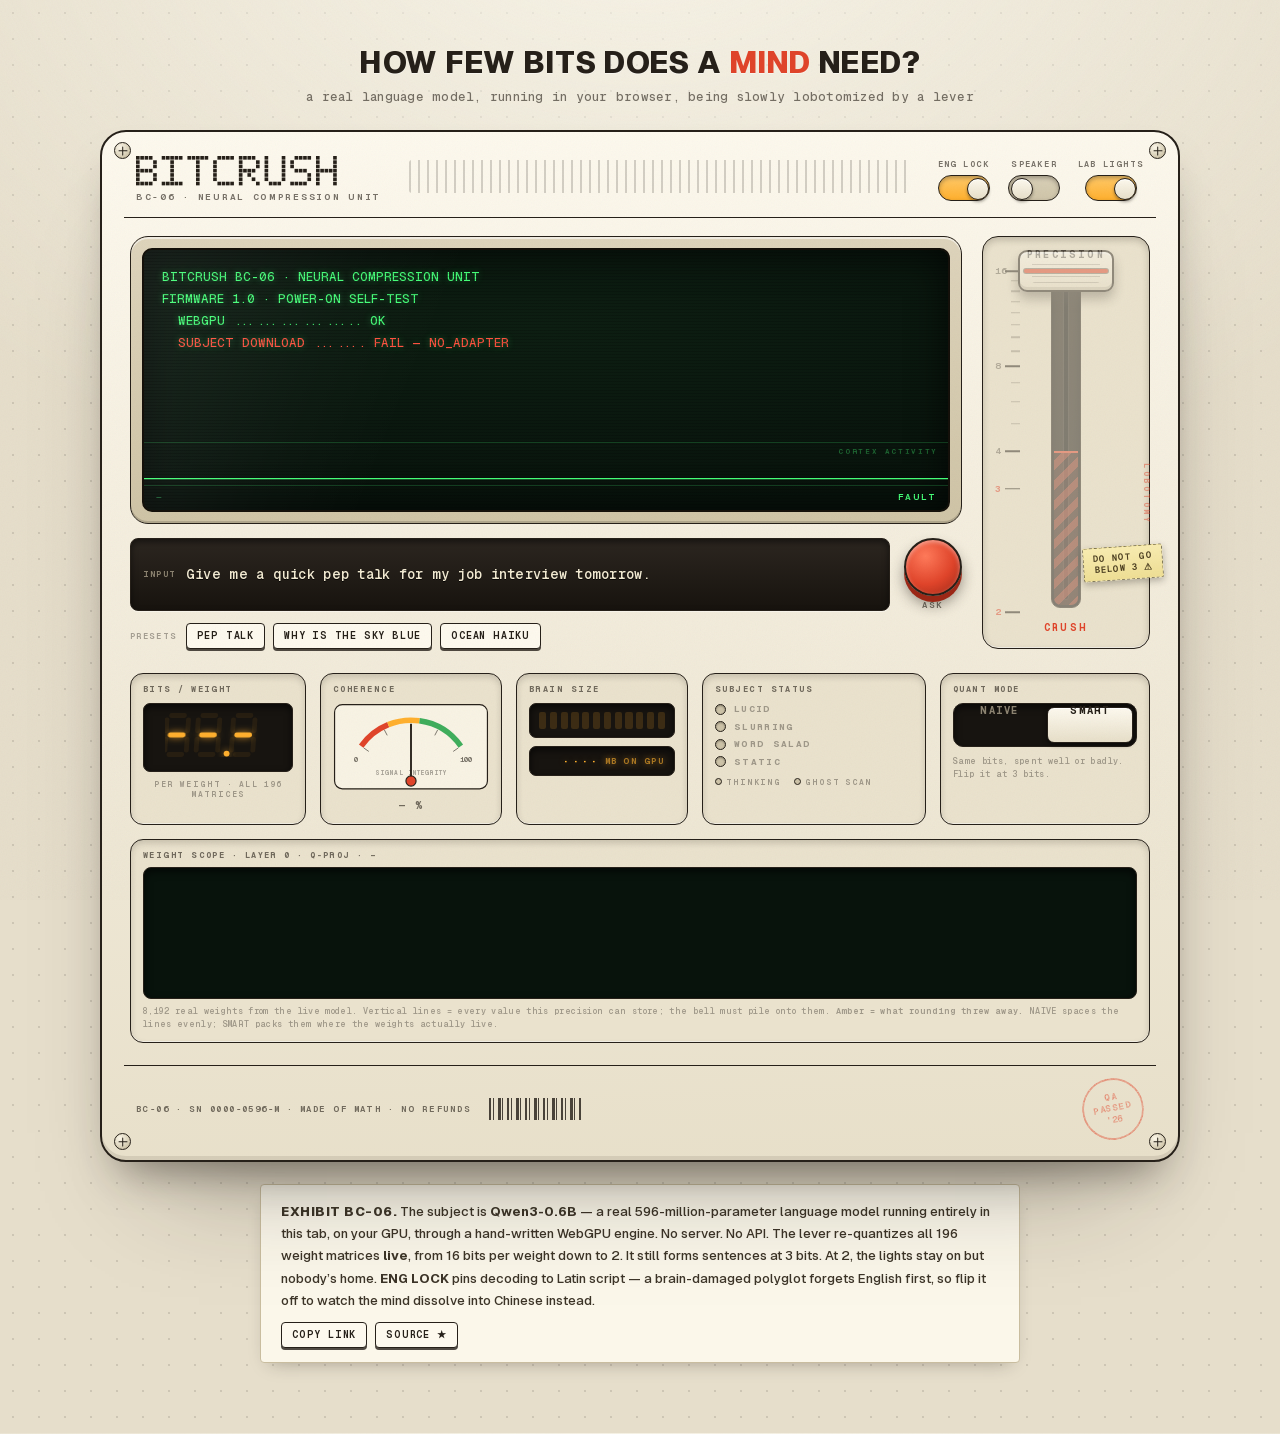
==== commit 5f1f46cd: "ENG LOCK, English-anchored system prompt, drag-selection fix - system message in the chat template a" ====
--- a/index.html
+++ b/index.html
@@ -10,7 +10,7 @@
 <meta property="og:type" content="website" />
 <meta name="theme-color" content="#e6decb" />
 <link rel="icon" href="data:image/svg+xml,%3Csvg xmlns='http://www.w3.org/2000/svg' viewBox='0 0 7 9'%3E%3Crect width='7' height='9' fill='%23f5efe0'/%3E%3Cg fill='%23262019'%3E%3Crect x='1' y='1' width='4' height='1'/%3E%3Crect x='1' y='2' width='1' height='1'/%3E%3Crect x='5' y='2' width='1' height='1'/%3E%3Crect x='1' y='3' width='1' height='1'/%3E%3Crect x='5' y='3' width='1' height='1'/%3E%3Crect x='1' y='4' width='4' height='1'/%3E%3Crect x='1' y='5' width='1' height='1'/%3E%3Crect x='5' y='5' width='1' height='1'/%3E%3Crect x='1' y='6' width='1' height='1'/%3E%3Crect x='5' y='6' width='1' height='1'/%3E%3Crect x='1' y='7' width='3' height='1'/%3E%3C/g%3E%3Crect x='4' y='7' width='1' height='1' fill='%23e0442a'/%3E%3C/svg%3E" />
-<link rel="stylesheet" href="./machine.css?v=2" />
+<link rel="stylesheet" href="./machine.css?v=3" />
 </head>
 <body>
 <a class="skip" href="#lever">skip to the lever</a>
@@ -35,6 +35,10 @@
       </div>
       <div class="vents" aria-hidden="true"></div>
       <div class="top-switches">
+        <div class="switch-unit">
+          <span>ENG LOCK</span>
+          <button class="rocker" id="swLock" aria-pressed="true" aria-label="English lock: bans non-Latin tokens at decode time"></button>
+        </div>
         <div class="switch-unit">
           <span>SPEAKER</span>
           <button class="rocker" id="swSound" aria-pressed="false" aria-label="Speaker on/off"></button>
@@ -174,7 +178,7 @@
 
   <!-- museum placard -->
   <aside class="placard">
-    <p><strong>EXHIBIT BC-06.</strong> The subject is <em>Qwen3-0.6B</em> — a real 596-million-parameter language model running entirely in this tab, on your GPU, through a hand-written WebGPU engine. No server. No API. The lever re-quantizes all 196 weight matrices <em>live</em>, from 16 bits per weight down to 2. It still forms sentences at 3 bits. At 2, the lights stay on but nobody’s home.</p>
+    <p><strong>EXHIBIT BC-06.</strong> The subject is <em>Qwen3-0.6B</em> — a real 596-million-parameter language model running entirely in this tab, on your GPU, through a hand-written WebGPU engine. No server. No API. The lever re-quantizes all 196 weight matrices <em>live</em>, from 16 bits per weight down to 2. It still forms sentences at 3 bits. At 2, the lights stay on but nobody’s home. <em>ENG&nbsp;LOCK</em> pins decoding to Latin script — a brain-damaged polyglot forgets English first, so flip it off to watch the mind dissolve into Chinese instead.</p>
     <div class="pl-actions">
       <button class="chip" id="copyLink">COPY LINK</button>
       <a class="chip" href="https://github.com/blazingphoenix7/bitcrush" id="srcLink" target="_blank" rel="noreferrer">SOURCE ★</a>
@@ -185,6 +189,6 @@
 
 <div class="sr-live" aria-live="polite" id="srLive"></div>
 <noscript><p style="text-align:center;font-family:monospace">BC-06 requires JavaScript (and WebGPU).</p></noscript>
-<script type="module" src="./machine.mjs?v=8"></script>
+<script type="module" src="./machine.mjs?v=9"></script>
 </body>
 </html>
--- a/machine.css
+++ b/machine.css
@@ -105,6 +105,7 @@
 /* ═══ THE DEVICE ═══════════════════════════════════════════════════════════ */
 .device {
   position: relative;
+  user-select: none;                /* chrome is hardware, not prose — only the CRT text + input stay copyable */
   width: min(1080px, 100%);
   background: linear-gradient(178deg, var(--shell-hi) 0%, var(--shell) 34%, var(--shell-lo) 100%);
   border: 2px solid var(--ink);
@@ -221,6 +222,7 @@
 
 .crt-inner {
   position: relative; z-index: 1; flex: 1;
+  user-select: text;                /* the subject's words are copyable */
   padding: 16px 18px 8px;
   font: 500 14.5px/1.65 var(--mono);
   color: var(--phos);
@@ -274,7 +276,7 @@
 }
 .tape-input .tp-label { font: 700 8.5px var(--mono); color: #8d8471; letter-spacing: .14em; margin-right: 10px; user-select: none; }
 .tape-input input {
-  flex: 1; background: none; border: 0; outline: 0;
+  flex: 1; background: none; border: 0; outline: 0; user-select: text;
   font: 600 13.5px var(--mono); letter-spacing: .02em;
   color: #f2ead2; text-shadow: 0 1px 0 rgba(0, 0, 0, .8);
   padding: 12px 8px 12px 0; min-width: 0;
@@ -510,6 +512,9 @@
 .placard em { font-style: normal; font-weight: 700; }
 .placard .pl-actions { display: flex; gap: 8px; align-items: center; margin-top: 10px; flex-wrap: wrap; }
 .placard .pl-perf { font: 600 10px var(--mono); color: var(--ink-faint); letter-spacing: .05em; margin-left: auto; }
+
+/* while a lever drag is live, nothing on the page may select */
+body.dragging, body.dragging * { user-select: none !important; cursor: grabbing !important; }
 
 /* ── focus / motion / responsive ──────────────────────────────────────────── */
 :is(button, input, .lever, a):focus-visible { outline: 3px dashed var(--red); outline-offset: 3px; border-radius: 4px; }
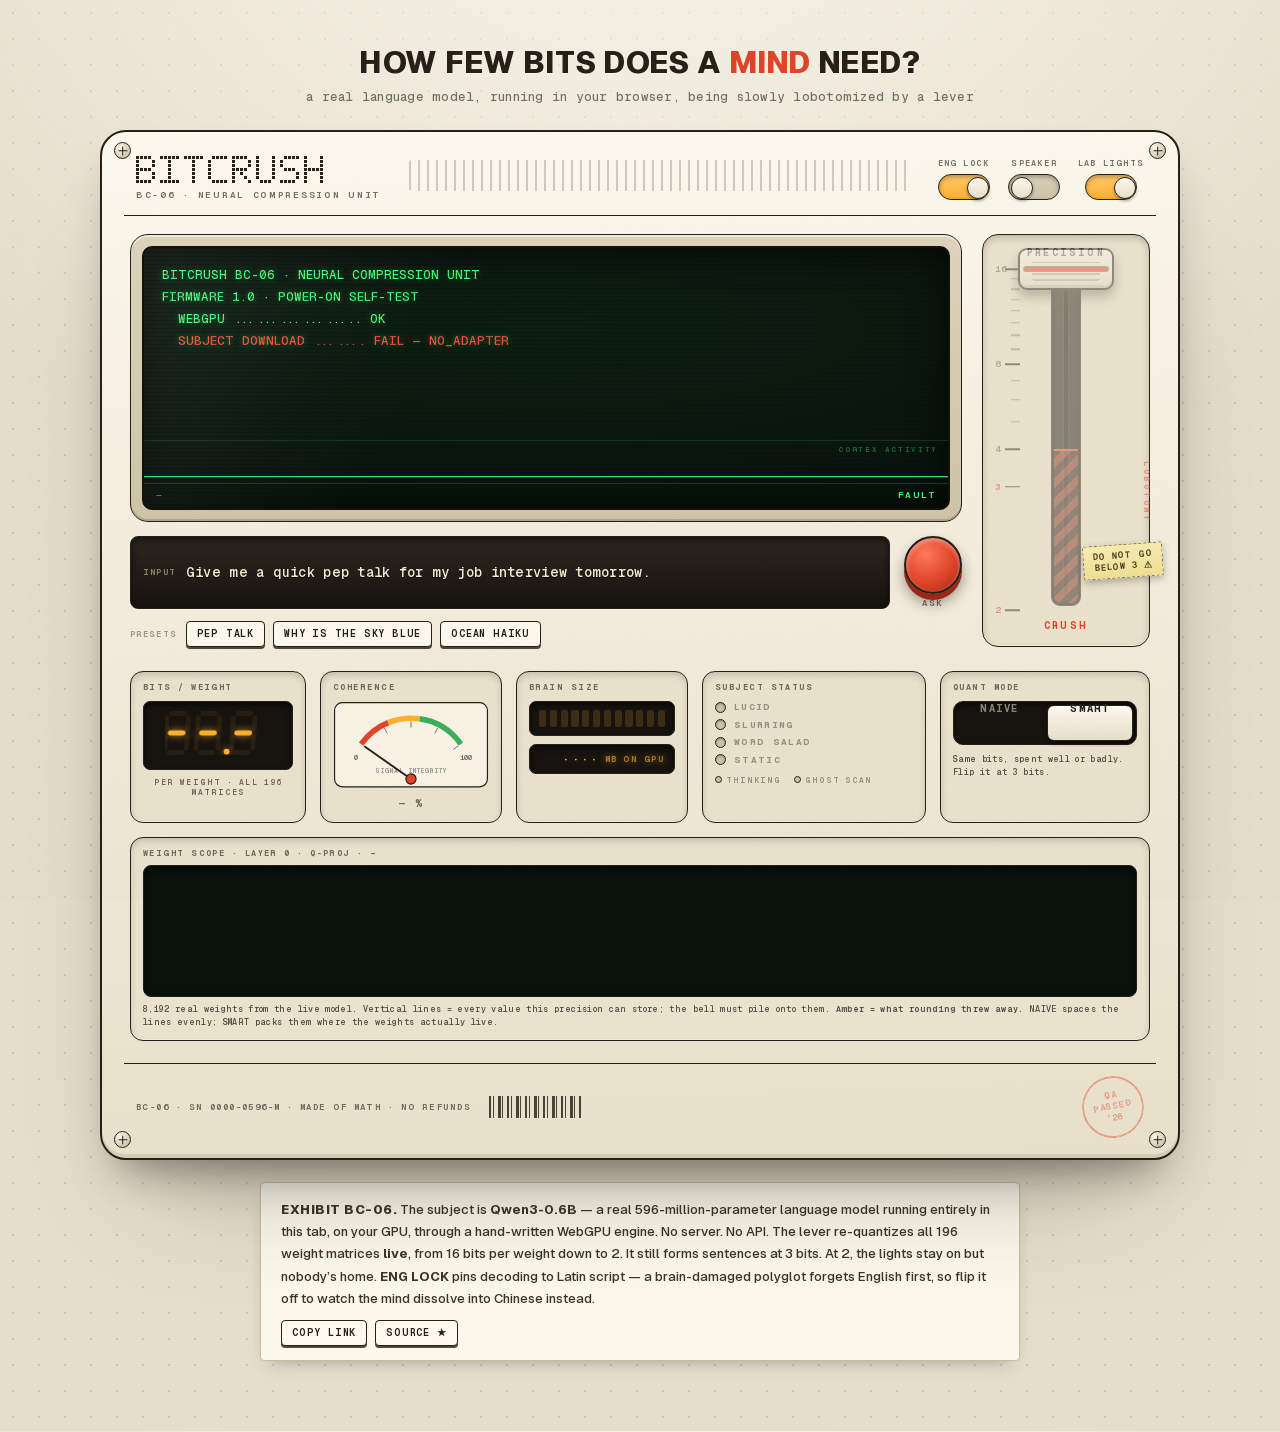
==== commit 2cf4ab68: "Pixel + responsiveness obsession pass Visual: - pixel wordmark renders 1:1 with its bitmap grid (28p" ====
--- a/index.html
+++ b/index.html
@@ -10,7 +10,7 @@
 <meta property="og:type" content="website" />
 <meta name="theme-color" content="#e6decb" />
 <link rel="icon" href="data:image/svg+xml,%3Csvg xmlns='http://www.w3.org/2000/svg' viewBox='0 0 7 9'%3E%3Crect width='7' height='9' fill='%23f5efe0'/%3E%3Cg fill='%23262019'%3E%3Crect x='1' y='1' width='4' height='1'/%3E%3Crect x='1' y='2' width='1' height='1'/%3E%3Crect x='5' y='2' width='1' height='1'/%3E%3Crect x='1' y='3' width='1' height='1'/%3E%3Crect x='5' y='3' width='1' height='1'/%3E%3Crect x='1' y='4' width='4' height='1'/%3E%3Crect x='1' y='5' width='1' height='1'/%3E%3Crect x='5' y='5' width='1' height='1'/%3E%3Crect x='1' y='6' width='1' height='1'/%3E%3Crect x='5' y='6' width='1' height='1'/%3E%3Crect x='1' y='7' width='3' height='1'/%3E%3C/g%3E%3Crect x='4' y='7' width='1' height='1' fill='%23e0442a'/%3E%3C/svg%3E" />
-<link rel="stylesheet" href="./machine.css?v=3" />
+<link rel="stylesheet" href="./machine.css?v=4" />
 </head>
 <body>
 <a class="skip" href="#lever">skip to the lever</a>
@@ -124,7 +124,7 @@
           <text class="vu-num" x="30" y="76" text-anchor="middle">0</text>
           <text class="vu-num" x="170" y="76" text-anchor="middle">100</text>
           <text class="vu-title" x="100" y="92" text-anchor="middle">SIGNAL INTEGRITY</text>
-          <g id="needle" style="transform-origin: 100px 100px;">
+          <g id="needle" style="transform-origin: 100px 100px; transform: rotate(-55deg);">
             <line x1="100" y1="100" x2="100" y2="27"></line>
             <circle class="counter" cx="100" cy="100" r="6.5"></circle>
           </g>
@@ -189,6 +189,6 @@
 
 <div class="sr-live" aria-live="polite" id="srLive"></div>
 <noscript><p style="text-align:center;font-family:monospace">BC-06 requires JavaScript (and WebGPU).</p></noscript>
-<script type="module" src="./machine.mjs?v=9"></script>
+<script type="module" src="./machine.mjs?v=10"></script>
 </body>
 </html>
--- a/machine.css
+++ b/machine.css
@@ -19,8 +19,9 @@
   --shell-lo: #e7dfc9;
   --recess: #eae2cd;        /* milled control wells */
   --ink: #262019;           /* silkscreen */
+  --ink-mid: rgba(38, 32, 25, .76);   /* small-but-must-read captions */
   --ink-soft: rgba(38, 32, 25, .62);
-  --ink-faint: rgba(38, 32, 25, .38);
+  --ink-faint: rgba(38, 32, 25, .42); /* decorative labels only — never sentences */
 
   /* lights + signals */
   --red: #e0442a;           /* cherry — danger, stamps, arcade button */
@@ -106,6 +107,7 @@
 .device {
   position: relative;
   user-select: none;                /* chrome is hardware, not prose — only the CRT text + input stay copyable */
+  -webkit-tap-highlight-color: transparent;
   width: min(1080px, 100%);
   background: linear-gradient(178deg, var(--shell-hi) 0%, var(--shell) 34%, var(--shell-lo) 100%);
   border: 2px solid var(--ink);
@@ -134,6 +136,7 @@
   cursor: pointer; padding: 0; transition: transform .45s cubic-bezier(.2, 1.4, .4, 1);
   z-index: 4;
 }
+.screw:hover { filter: brightness(1.12); }
 .screw::before, .screw::after {
   content: ""; position: absolute; left: 50%; top: 50%; background: var(--ink); border-radius: 1px;
 }
@@ -148,7 +151,7 @@
   padding: 4px 12px 14px; border-bottom: var(--line);
 }
 .brand { display: flex; flex-direction: column; gap: 5px; min-width: 0; }
-.pixelmark-svg { height: 30px; width: auto; display: block; }
+.pixelmark-svg { height: 28px; width: auto; display: block; }  /* 1:1 with the 28px viewBox — integer pixels, zero blur */
 .pxl { fill: var(--ink); }
 .pxl.dead { fill: transparent; }
 .pxl.hot { fill: var(--red); }
@@ -180,6 +183,7 @@
 }
 .rocker[aria-pressed="true"] { background: linear-gradient(180deg, #ffca6a, var(--amber)); }
 .rocker[aria-pressed="true"]::after { left: 28px; }
+.rocker:hover::after { filter: brightness(1.08); }
 .rocker:active::after { transform: scale(.92); }
 
 /* ── main row: CRT + lever ────────────────────────────────────────────────── */
@@ -204,9 +208,9 @@
   content: ""; position: absolute; inset: 0; z-index: 3; pointer-events: none;
   background: linear-gradient(112deg, rgba(255, 255, 255, .075) 0%, rgba(255, 255, 255, .02) 24%, transparent 36%);
 }
-.crt::after { /* scanlines — static */
+.crt::after { /* scanlines — static; 4px period lands on integer device px at 1x/1.5x/2x/2.5x DPR */
   content: ""; position: absolute; inset: 0; z-index: 3; pointer-events: none;
-  background: repeating-linear-gradient(0deg, transparent 0 2px, rgba(0, 0, 0, .16) 2px 3px);
+  background: repeating-linear-gradient(0deg, transparent 0 3px, rgba(0, 0, 0, .15) 3px 4px);
 }
 .crt.flicker .crt-inner { animation: flick .14s steps(2) infinite; }
 @keyframes flick { 50% { opacity: .93; } }
@@ -232,7 +236,7 @@
 }
 .bootlog { white-space: pre-wrap; word-break: break-word; font-size: 12.5px; line-height: 1.75; }
 .bootlog .ok { color: var(--phos); } .bootlog .fail { color: #ff5340; }
-.chat .q { color: var(--phos-dim); text-shadow: none; font-size: 12.5px; margin-bottom: 8px; }
+.chat .q { color: rgba(69, 255, 120, .62); text-shadow: none; font-size: 12.5px; margin-bottom: 8px; }
 .chat .ans { white-space: pre-wrap; word-break: break-word; }
 .chat .tok { transition: color .25s ease; }
 
@@ -252,7 +256,7 @@
   padding: 4px 8px; border-radius: 3px;
   box-shadow: 0 0 14px rgba(69, 255, 120, .3);
 }
-.ghostline { margin-top: 10px; font-size: 10.5px; letter-spacing: .05em; color: var(--phos-dim); text-shadow: none; }
+.ghostline { margin-top: 10px; font-size: 10.5px; letter-spacing: .05em; color: rgba(69, 255, 120, .56); text-shadow: none; }
 .ghostline b { color: var(--amber); font-weight: 700; }
 
 .ekg-wrap { position: relative; z-index: 1; border-top: 1px solid rgba(69, 255, 120, .18); }
@@ -262,7 +266,7 @@
   position: relative; z-index: 1;
   display: flex; justify-content: space-between; gap: 10px;
   padding: 5px 12px 7px; border-top: 1px solid rgba(69, 255, 120, .18);
-  font: 700 9.5px var(--mono); letter-spacing: .12em; color: var(--phos-dim);
+  font: 700 9.5px var(--mono); letter-spacing: .12em; color: rgba(69, 255, 120, .52);
 }
 .statusline .st-state { color: var(--phos); }
 
@@ -290,6 +294,7 @@
   box-shadow: 0 6px 0 var(--red-deep), 0 9px 14px rgba(38, 32, 25, .45), inset 0 2px 4px rgba(255, 255, 255, .45);
   transition: transform .06s ease, box-shadow .06s ease;
 }
+.arcade:hover { filter: brightness(1.06); }
 .arcade:active, .arcade.pressed {
   transform: translateY(5px);
   box-shadow: 0 1px 0 var(--red-deep), 0 3px 6px rgba(38, 32, 25, .4), inset 0 2px 4px rgba(255, 255, 255, .35);
@@ -371,7 +376,16 @@
   content: ""; position: absolute; left: 4px; right: 4px; top: 50%; height: 4px; transform: translateY(-50%);
   background: var(--red); border-radius: 2px; box-shadow: 0 0 0 1px rgba(38, 32, 25, .55);
 }
+.lever:not(.locked):hover .cap {
+  box-shadow: 0 9px 16px rgba(38, 32, 25, .55), 0 0 0 5px rgba(224, 68, 42, .12), inset 0 2px 0 #fff, inset 0 -3px 0 rgba(38, 32, 25, .16);
+}
 .lever.grabbing .cap { width: 100px; height: 46px; }
+/* the first-visit dare: a slow red ring pulse on the cap until it's touched */
+.cap.beckon { animation: beckon 1.5s ease-in-out 3; }
+@keyframes beckon {
+  0%, 100% { box-shadow: 0 7px 12px rgba(38, 32, 25, .5), inset 0 2px 0 #fff, inset 0 -3px 0 rgba(38, 32, 25, .16); }
+  50% { box-shadow: 0 7px 12px rgba(38, 32, 25, .5), 0 0 0 9px rgba(224, 68, 42, .3), inset 0 2px 0 #fff, inset 0 -3px 0 rgba(38, 32, 25, .16); }
+}
 
 /* the dare */
 .tape {
@@ -410,7 +424,7 @@
 .seg.on { opacity: 1; filter: drop-shadow(0 0 4px rgba(255, 176, 46, .75)); }
 .lcd.small { padding: 6px 10px; font: 700 13px var(--mono); color: var(--amber); letter-spacing: .1em; text-shadow: 0 0 6px rgba(255, 176, 46, .5); justify-content: flex-end; }
 .lcd.small small { font-size: 9px; color: rgba(255, 176, 46, .6); margin-left: 5px; letter-spacing: .14em; }
-.m-bits .sub-lab { font: 700 8px var(--mono); letter-spacing: .14em; color: var(--ink-faint); text-align: center; }
+.m-bits .sub-lab { font: 700 8px var(--mono); letter-spacing: .14em; color: var(--ink-soft); text-align: center; }
 
 /* VU */
 .vusvg { width: 100%; height: auto; display: block; }
@@ -461,7 +475,7 @@
 }
 .bigswitch[data-mode="smart"] .paddle { left: calc(50% + 2px); }
 .bigswitch[data-mode="naive"] .s-naive, .bigswitch[data-mode="smart"] .s-smart { color: var(--ink); }
-.micro { font: 600 8.5px/1.5 var(--mono); letter-spacing: .04em; color: var(--ink-faint); }
+.micro { font: 600 8.5px/1.5 var(--mono); letter-spacing: .04em; color: var(--ink-mid); }
 
 /* scope */
 .m-scope { gap: 6px; }
@@ -497,6 +511,7 @@
   transition: transform .6s cubic-bezier(.2, 1.3, .4, 1);
   mask-image: var(--grain); mask-size: 130px; /* inky stamp texture */
 }
+.stamp:hover { opacity: 1; }
 
 /* ── placard ──────────────────────────────────────────────────────────────── */
 .placard {
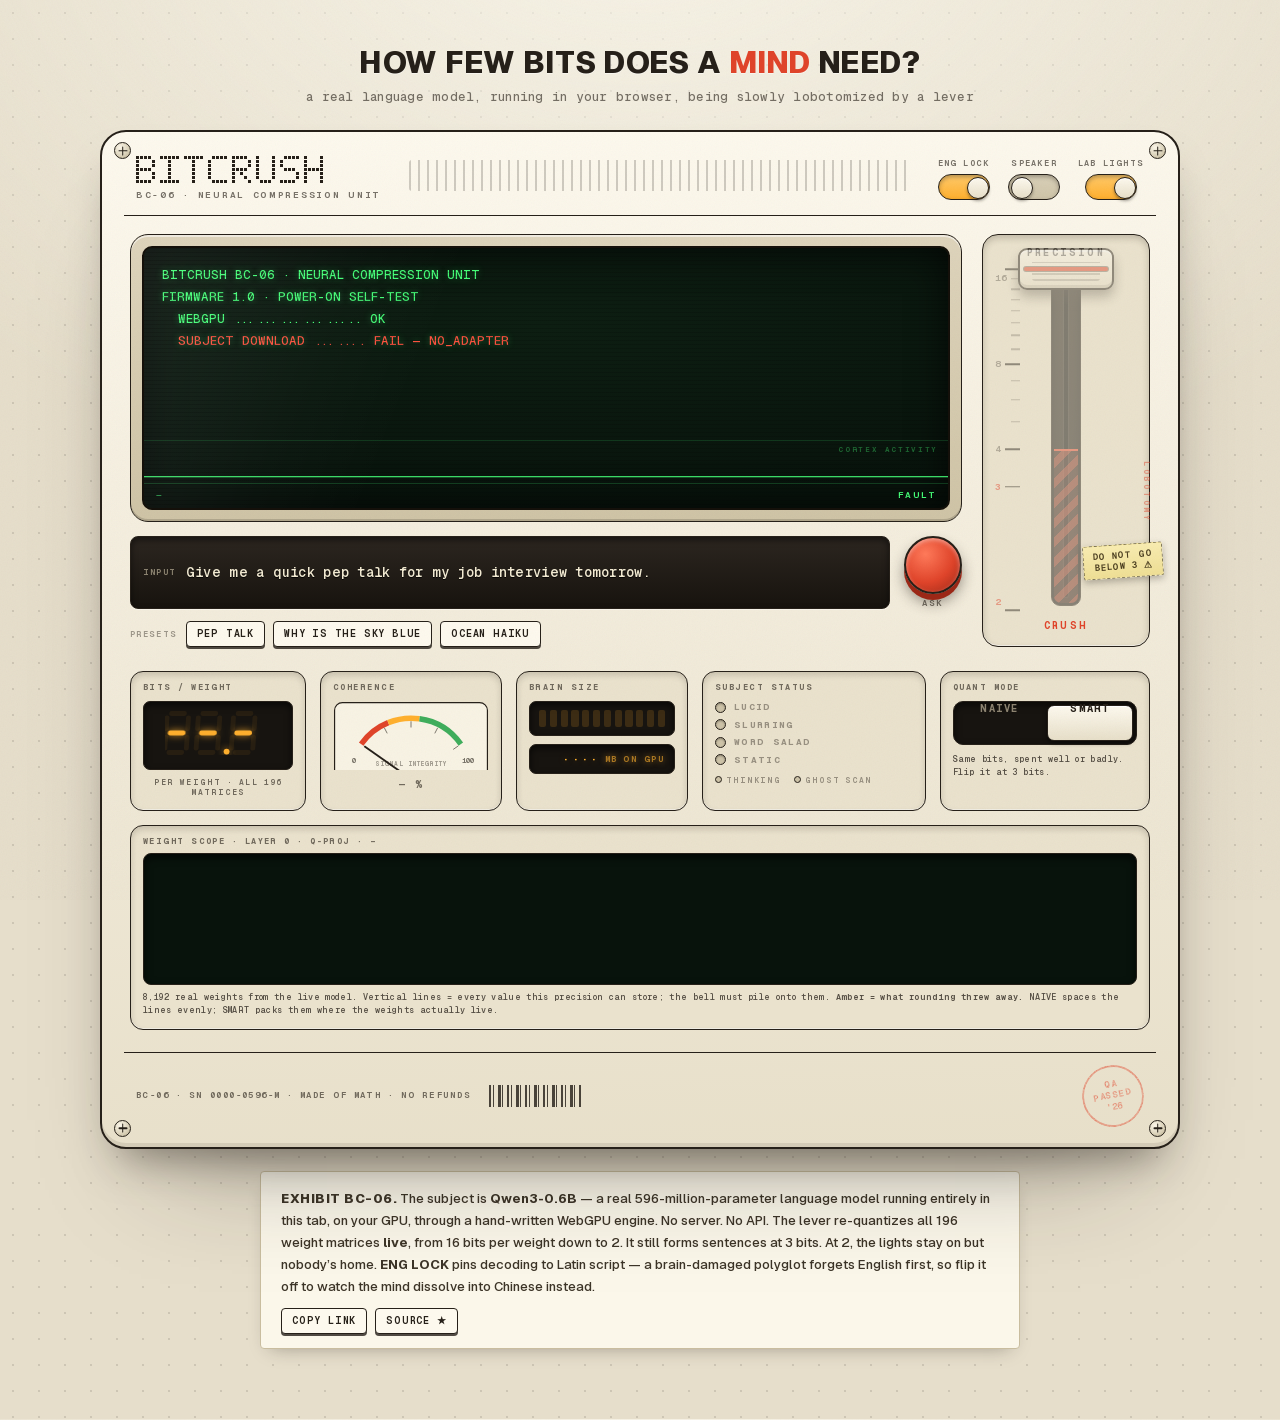
==== commit 937de3a8: "Design QA pass with actual eyes: VU meter, mobile lever, scale clamps Added a ?nomodel layout-QA mod" ====
--- a/index.html
+++ b/index.html
@@ -10,7 +10,7 @@
 <meta property="og:type" content="website" />
 <meta name="theme-color" content="#e6decb" />
 <link rel="icon" href="data:image/svg+xml,%3Csvg xmlns='http://www.w3.org/2000/svg' viewBox='0 0 7 9'%3E%3Crect width='7' height='9' fill='%23f5efe0'/%3E%3Cg fill='%23262019'%3E%3Crect x='1' y='1' width='4' height='1'/%3E%3Crect x='1' y='2' width='1' height='1'/%3E%3Crect x='5' y='2' width='1' height='1'/%3E%3Crect x='1' y='3' width='1' height='1'/%3E%3Crect x='5' y='3' width='1' height='1'/%3E%3Crect x='1' y='4' width='4' height='1'/%3E%3Crect x='1' y='5' width='1' height='1'/%3E%3Crect x='5' y='5' width='1' height='1'/%3E%3Crect x='1' y='6' width='1' height='1'/%3E%3Crect x='5' y='6' width='1' height='1'/%3E%3Crect x='1' y='7' width='3' height='1'/%3E%3C/g%3E%3Crect x='4' y='7' width='1' height='1' fill='%23e0442a'/%3E%3C/svg%3E" />
-<link rel="stylesheet" href="./machine.css?v=4" />
+<link rel="stylesheet" href="./machine.css?v=5" />
 </head>
 <body>
 <a class="skip" href="#lever">skip to the lever</a>
@@ -111,8 +111,9 @@
 
       <div class="module m-vu">
         <label>COHERENCE</label>
-        <svg class="vusvg" viewBox="0 0 200 112" aria-hidden="true">
-          <rect class="vu-face" x="2" y="2" width="196" height="108" rx="10"></rect>
+        <!-- pivot lives at y=100, below the 88-tall viewBox — cropped like a real VU movement -->
+        <svg class="vusvg" viewBox="0 0 200 88" aria-hidden="true">
+          <rect class="vu-face" x="2" y="2" width="196" height="120" rx="10"></rect>
           <path class="vu-arc red"   d="M36.1 55.3 A78 78 0 0 1 70.8 27.7"></path>
           <path class="vu-arc amb"   d="M70.8 27.7 A78 78 0 0 1 110.9 22.8"></path>
           <path class="vu-arc green" d="M110.9 22.8 A78 78 0 0 1 163.9 55.3"></path>
@@ -121,9 +122,9 @@
           <line class="vu-tick" x1="100" y1="34" x2="100" y2="26"></line>
           <line class="vu-tick" x1="130.5" y1="41.5" x2="134.2" y2="34.4"></line>
           <line class="vu-tick" x1="154.1" y1="62.1" x2="160.6" y2="57.6"></line>
-          <text class="vu-num" x="30" y="76" text-anchor="middle">0</text>
-          <text class="vu-num" x="170" y="76" text-anchor="middle">100</text>
-          <text class="vu-title" x="100" y="92" text-anchor="middle">SIGNAL INTEGRITY</text>
+          <text class="vu-num" x="27" y="80" text-anchor="middle">0</text>
+          <text class="vu-num" x="173" y="80" text-anchor="middle">100</text>
+          <text class="vu-title" x="100" y="83" text-anchor="middle">SIGNAL INTEGRITY</text>
           <g id="needle" style="transform-origin: 100px 100px; transform: rotate(-55deg);">
             <line x1="100" y1="100" x2="100" y2="27"></line>
             <circle class="counter" cx="100" cy="100" r="6.5"></circle>
@@ -189,6 +190,6 @@
 
 <div class="sr-live" aria-live="polite" id="srLive"></div>
 <noscript><p style="text-align:center;font-family:monospace">BC-06 requires JavaScript (and WebGPU).</p></noscript>
-<script type="module" src="./machine.mjs?v=10"></script>
+<script type="module" src="./machine.mjs?v=12"></script>
 </body>
 </html>
--- a/machine.css
+++ b/machine.css
@@ -544,21 +544,24 @@
   .plate-top { flex-wrap: wrap; gap: 12px; }
   .vents { display: none; }
 
-  /* the lever lies down */
-  .lever-unit { flex-direction: row; align-items: center; gap: 4px; padding: 10px 12px; }
-  .lever { min-height: 84px; height: 84px; margin: 0 6px; }
-  .lever .scale { inset: auto 0 4px 0; width: auto; height: 26px; }
-  .lever .tick { top: auto; bottom: 10px; left: var(--p); width: 1.5px; height: 8px; transform: translateX(-50%); }
-  .lever .tick.major { bottom: 6px; height: 13px; width: 2px; }
-  .lever .tick-num { top: auto; bottom: -6px; left: var(--p); transform: translateX(-50%); }
-  .lever .slot { top: 50%; bottom: auto; left: 4px; right: 4px; width: auto; height: 30px; transform: translateY(-78%); }
+  /* the lever lies down: labels take the corners, the track takes the full width */
+  .lever-unit { flex-direction: column; align-items: stretch; gap: 4px; padding: 10px 12px 8px; }
+  .lu-lab { align-self: flex-start; }
+  .lu-lab.crush { align-self: flex-end; }
+  .lever { min-height: 96px; height: 96px; margin: 0; }
+  .lever .scale { inset: auto 0 0 0; width: auto; height: 30px; }
+  .lever .tick { top: auto; bottom: 16px; left: var(--p); width: 1.5px; height: 8px; transform: translateX(-50%); }
+  .lever .tick.major { bottom: 14px; height: 12px; width: 2px; }
+  .lever .tick-num { top: auto; bottom: -2px; left: var(--p); transform: translateX(-50%); }
+  /* horizontal track: slot center and cap center are BOTH y=31 — aligned by construction */
+  .lever .slot { top: 16px; bottom: auto; left: 2px; right: 2px; width: auto; height: 30px; transform: none; }
   .lever .slot::before { left: 8px; right: 8px; top: 50%; bottom: auto; width: auto; height: 4px; transform: translateY(-50%); }
   .lever .redzone { top: 2px; bottom: 2px; left: var(--rz); right: 2px; border-top: 0; border-left: 2px solid var(--red); border-radius: 0 7px 7px 0; }
-  .lever .rz-lab { writing-mode: horizontal-tb; right: 2px; top: -12px; letter-spacing: .18em; }
-  .lever .cap { top: 50%; left: var(--p); transform: translate(-50%, -78%); width: 46px; height: 62px; }
+  .lever .rz-lab { display: none; }               /* the hatching + red numerals carry it on small screens */
+  .lever .cap { top: 31px; left: var(--p); transform: translate(-50%, -50%); width: 46px; height: 58px; }
   .lever .cap::before { inset: 10px 8px; background: repeating-linear-gradient(90deg, rgba(38,32,25,.28) 0 1.5px, transparent 1.5px 6px); }
   .lever .cap::after { left: 50%; right: auto; top: 5px; bottom: 5px; width: 4px; height: auto; transform: translateX(-50%); }
-  .tape { right: 8px; bottom: auto; top: -14px; }
+  .tape { right: 6px; bottom: auto; top: -10px; }
 
   .deck { grid-template-columns: 1fr 1fr; }
   .m-scope { grid-column: 1 / -1; }
